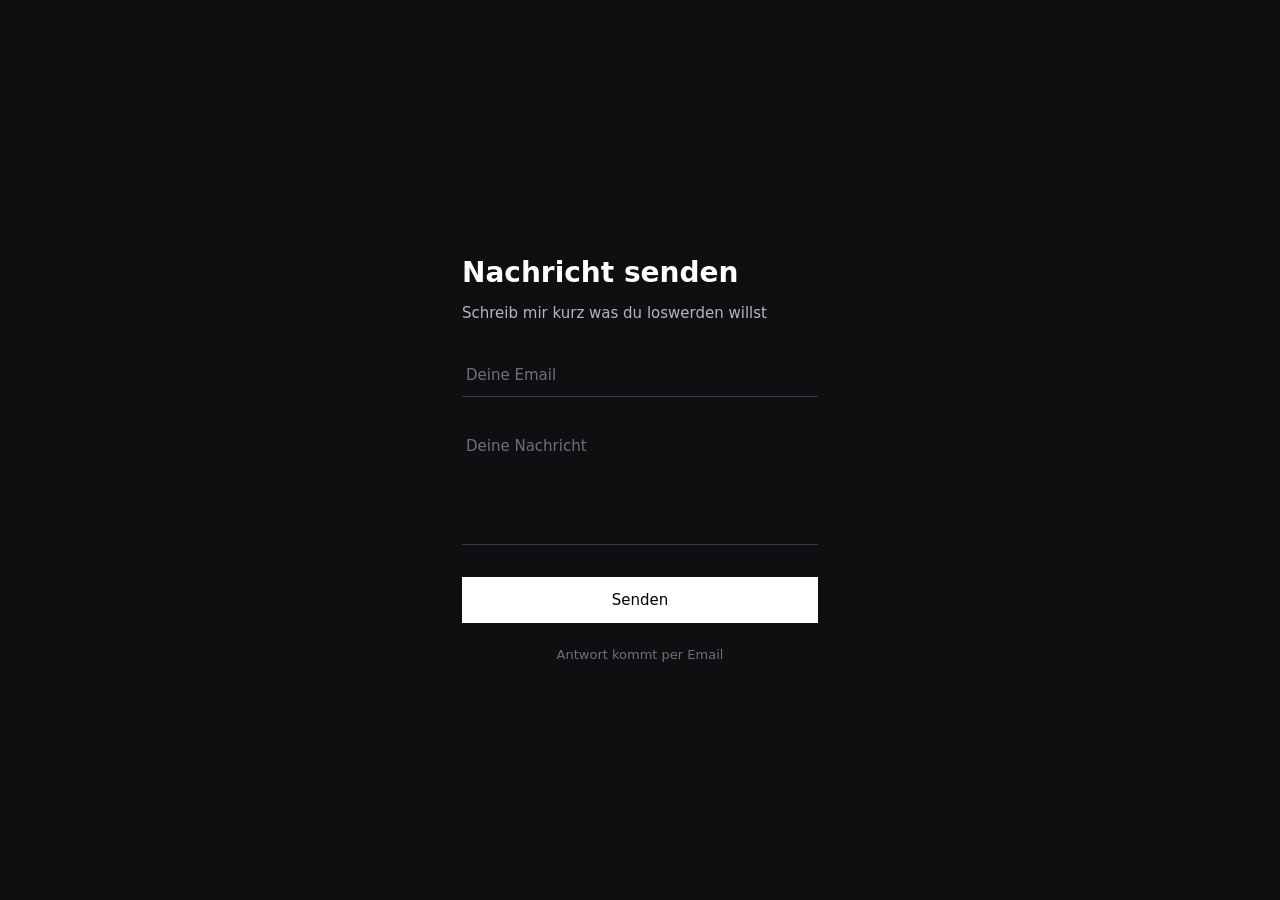
==== index.html @ 14b5a171 "Add files via upload" ====
<!DOCTYPE html>
<html lang="de">
<head>
  <meta charset="UTF-8">
  <title>Kontakt</title>
  <meta name="viewport" content="width=device-width, initial-scale=1">

  <style>
    * {
      box-sizing: border-box;
      font-family: system-ui, -apple-system, BlinkMacSystemFont, sans-serif;
    }

    body {
      margin: 0;
      min-height: 100vh;
      display: flex;
      justify-content: center;
      align-items: center;
      background: #0f0f12;
      color: #ffffff;
    }

    .wrapper {
      width: 100%;
      max-width: 420px;
      padding: 32px;
    }

    h1 {
      margin-bottom: 8px;
      font-size: 28px;
      font-weight: 600;
    }

    p {
      margin-bottom: 32px;
      color: #b5b5c0;
      font-size: 15px;
    }

    input,
    textarea {
      width: 100%;
      background: transparent;
      border: none;
      border-bottom: 1px solid #3a3a44;
      padding: 12px 4px;
      margin-bottom: 28px;
      color: white;
      font-size: 15px;
      outline: none;
    }

    input::placeholder,
    textarea::placeholder {
      color: #6f6f7a;
    }

    input:focus,
    textarea:focus {
      border-color: #ffffff;
    }

    textarea {
      resize: none;
      min-height: 120px;
    }

    button {
      width: 100%;
      padding: 14px;
      background: white;
      color: black;
      border: none;
      font-size: 15px;
      font-weight: 500;
      cursor: pointer;
      transition: opacity 0.2s ease;
    }

    button:hover {
      opacity: 0.85;
    }

    .footer {
      margin-top: 24px;
      text-align: center;
      font-size: 13px;
      color: #6f6f7a;
    }
  </style>
</head>

<body>

  <div class="wrapper">
    <h1>Nachricht senden</h1>
    <p>Schreib mir kurz was du loswerden willst</p>

    <form action="https://formspree.io/f/xdalooev" method="POST">

      <input
        type="email"
        name="email"
        placeholder="Deine Email"
        required
      >

      <textarea
        name="message"
        placeholder="Deine Nachricht"
        required
      ></textarea>

      <button type="submit">Senden</button>

    </form>

    <div class="footer">
      Antwort kommt per Email
    </div>
  </div>

</body>
</html>
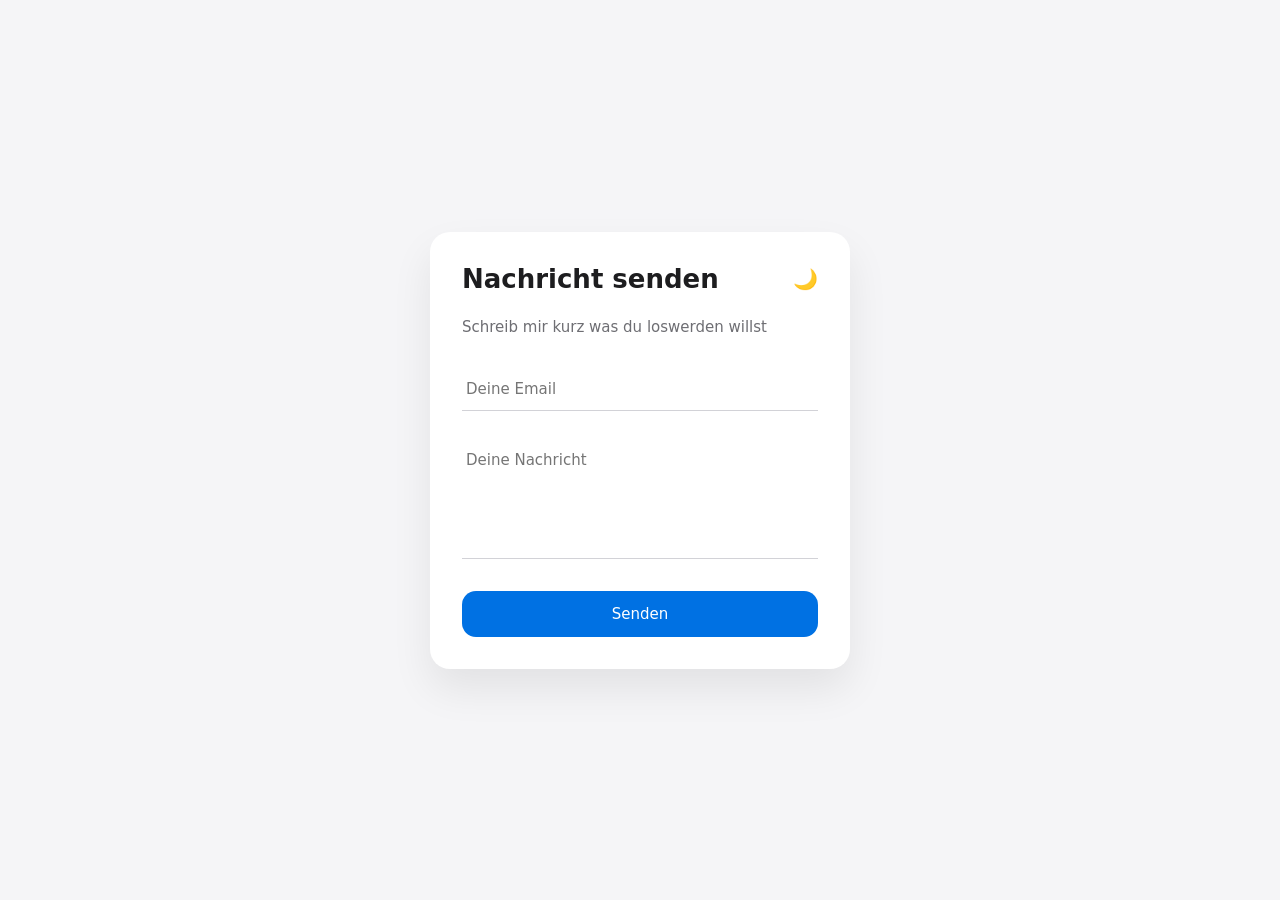
==== commit 4b9c4db0: "Update index.html" ====
--- a/index.html
+++ b/index.html
@@ -6,6 +6,24 @@
   <meta name="viewport" content="width=device-width, initial-scale=1">
 
   <style>
+    :root {
+      --bg: #f5f5f7;
+      --text: #1d1d1f;
+      --sub: #6e6e73;
+      --line: #d2d2d7;
+      --accent: #0071e3;
+      --card: #ffffff;
+    }
+
+    body.dark {
+      --bg: #0f0f12;
+      --text: #ffffff;
+      --sub: #a1a1aa;
+      --line: #2a2a2f;
+      --accent: #4ea1ff;
+      --card: #16161a;
+    }
+
     * {
       box-sizing: border-box;
       font-family: system-ui, -apple-system, BlinkMacSystemFont, sans-serif;
@@ -14,28 +32,47 @@
     body {
       margin: 0;
       min-height: 100vh;
+      background: var(--bg);
+      color: var(--text);
       display: flex;
       justify-content: center;
       align-items: center;
-      background: #0f0f12;
-      color: #ffffff;
+      transition: background 0.3s ease, color 0.3s ease;
     }
 
-    .wrapper {
+    .card {
       width: 100%;
       max-width: 420px;
+      background: var(--card);
       padding: 32px;
+      border-radius: 20px;
+      box-shadow: 0 20px 40px rgba(0,0,0,0.08);
+      transition: background 0.3s ease;
+    }
+
+    .top {
+      display: flex;
+      justify-content: space-between;
+      align-items: center;
+      margin-bottom: 24px;
     }
 
     h1 {
-      margin-bottom: 8px;
-      font-size: 28px;
+      font-size: 26px;
+      margin: 0;
       font-weight: 600;
     }
 
+    .toggle {
+      cursor: pointer;
+      font-size: 20px;
+      user-select: none;
+    }
+
     p {
+      margin-top: 8px;
       margin-bottom: 32px;
-      color: #b5b5c0;
+      color: var(--sub);
       font-size: 15px;
     }
 
@@ -44,22 +81,18 @@
       width: 100%;
       background: transparent;
       border: none;
-      border-bottom: 1px solid #3a3a44;
+      border-bottom: 1px solid var(--line);
       padding: 12px 4px;
       margin-bottom: 28px;
-      color: white;
       font-size: 15px;
+      color: var(--text);
       outline: none;
-    }
-
-    input::placeholder,
-    textarea::placeholder {
-      color: #6f6f7a;
+      transition: border-color 0.2s ease;
     }
 
     input:focus,
     textarea:focus {
-      border-color: #ffffff;
+      border-color: var(--accent);
     }
 
     textarea {
@@ -70,57 +103,87 @@
     button {
       width: 100%;
       padding: 14px;
-      background: white;
-      color: black;
+      background: var(--accent);
+      color: white;
       border: none;
+      border-radius: 14px;
       font-size: 15px;
       font-weight: 500;
       cursor: pointer;
-      transition: opacity 0.2s ease;
+      transition: transform 0.15s ease, box-shadow 0.15s ease, opacity 0.15s ease;
     }
 
     button:hover {
-      opacity: 0.85;
+      transform: translateY(-1px);
+      box-shadow: 0 10px 20px rgba(0,0,0,0.15);
     }
 
-    .footer {
-      margin-top: 24px;
+    button:active {
+      transform: translateY(0);
+      box-shadow: none;
+      opacity: 0.9;
+    }
+
+    .success {
+      display: none;
       text-align: center;
-      font-size: 13px;
-      color: #6f6f7a;
+      font-size: 16px;
+      color: var(--accent);
+      margin-top: 12px;
     }
   </style>
 </head>
 
-<body>
+<body class="light">
 
-  <div class="wrapper">
-    <h1>Nachricht senden</h1>
+  <div class="card">
+    <div class="top">
+      <h1>Nachricht senden</h1>
+      <div class="toggle" id="modeToggle">🌙</div>
+    </div>
+
     <p>Schreib mir kurz was du loswerden willst</p>
 
-    <form action="https://formspree.io/f/xdalooev" method="POST">
-
-      <input
-        type="email"
-        name="email"
-        placeholder="Deine Email"
-        required
-      >
-
-      <textarea
-        name="message"
-        placeholder="Deine Nachricht"
-        required
-      ></textarea>
-
+    <form id="contactForm">
+      <input type="email" name="email" placeholder="Deine Email" required>
+      <textarea name="message" placeholder="Deine Nachricht" required></textarea>
       <button type="submit">Senden</button>
-
     </form>
 
-    <div class="footer">
-      Antwort kommt per Email
+    <div class="success" id="successMsg">
+      Danke für deine Nachricht 😊
     </div>
   </div>
 
+  <script>
+    const toggle = document.getElementById("modeToggle");
+    const body = document.body;
+
+    toggle.onclick = () => {
+      body.classList.toggle("dark");
+      toggle.textContent = body.classList.contains("dark") ? "☀️" : "🌙";
+    };
+
+    const form = document.getElementById("contactForm");
+    const success = document.getElementById("successMsg");
+
+    form.addEventListener("submit", async (e) => {
+      e.preventDefault();
+
+      const data = new FormData(form);
+
+      const res = await fetch("https://formspree.io/f/xdalooev", {
+        method: "POST",
+        body: data,
+        headers: { "Accept": "application/json" }
+      });
+
+      if (res.ok) {
+        form.reset();
+        success.style.display = "block";
+      }
+    });
+  </script>
+
 </body>
 </html>
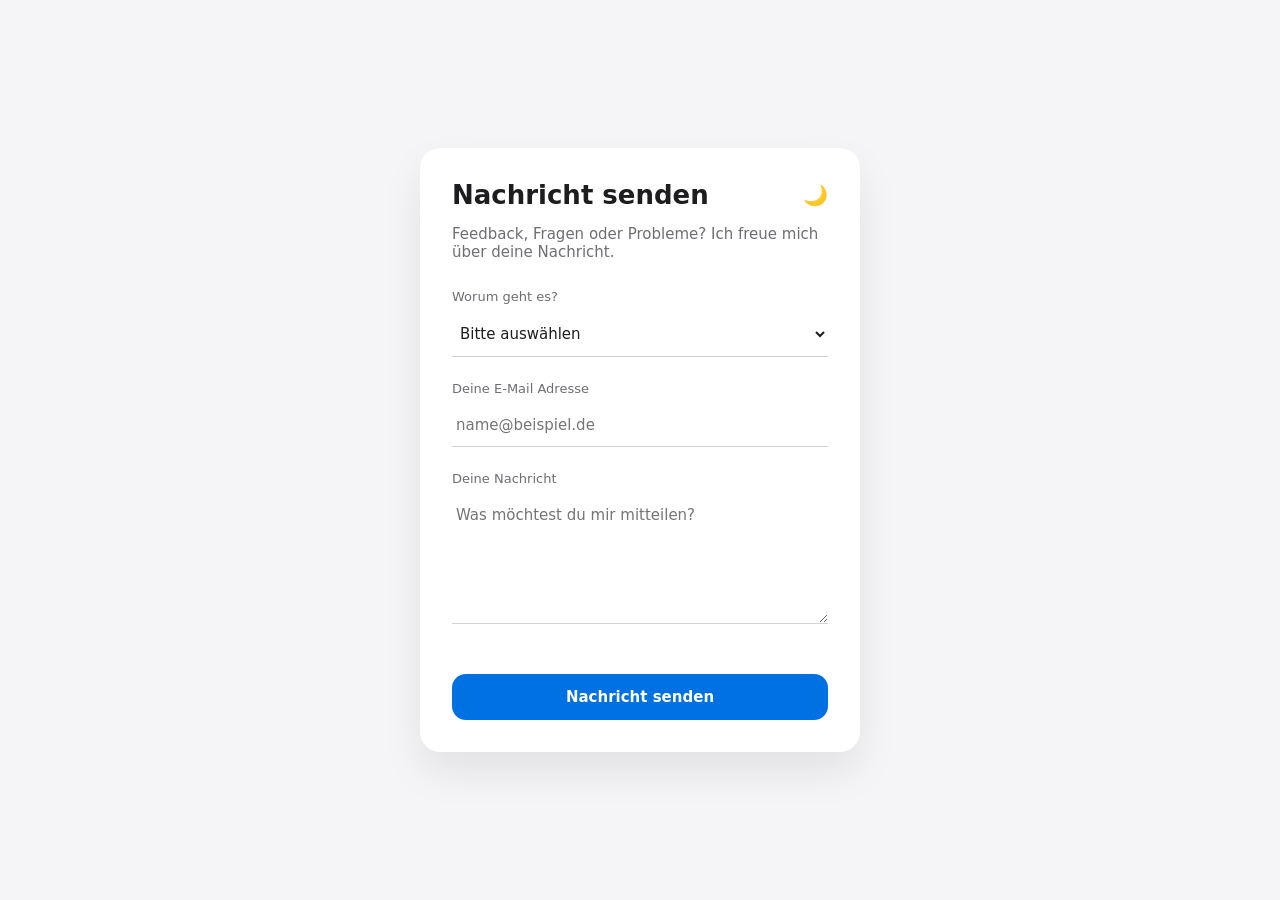
==== commit 88d741bc: "Update index.html" ====
--- a/index.html
+++ b/index.html
@@ -1,3 +1,4 @@
+
 <!DOCTYPE html>
 <html lang="de">
 <head>
@@ -26,78 +27,85 @@
 
     * {
       box-sizing: border-box;
-      font-family: system-ui, -apple-system, BlinkMacSystemFont, sans-serif;
+      font-family: system-ui, sans-serif;
     }
 
     body {
       margin: 0;
       min-height: 100vh;
+      padding: 20px;
       background: var(--bg);
       color: var(--text);
       display: flex;
       justify-content: center;
       align-items: center;
-      transition: background 0.3s ease, color 0.3s ease;
+      transition: 0.3s;
     }
 
     .card {
       width: 100%;
-      max-width: 420px;
+      max-width: 440px;
       background: var(--card);
       padding: 32px;
       border-radius: 20px;
       box-shadow: 0 20px 40px rgba(0,0,0,0.08);
-      transition: background 0.3s ease;
     }
 
     .top {
       display: flex;
       justify-content: space-between;
       align-items: center;
-      margin-bottom: 24px;
+      margin-bottom: 12px;
     }
 
     h1 {
+      margin: 0;
       font-size: 26px;
-      margin: 0;
       font-weight: 600;
     }
 
     .toggle {
       cursor: pointer;
       font-size: 20px;
-      user-select: none;
     }
 
     p {
-      margin-top: 8px;
-      margin-bottom: 32px;
       color: var(--sub);
       font-size: 15px;
-    }
-
-    input,
-    textarea {
+      margin-bottom: 28px;
+    }
+
+    label {
+      display: block;
+      font-size: 13px;
+      color: var(--sub);
+      margin-bottom: 8px;
+    }
+
+    input, textarea, select {
       width: 100%;
       background: transparent;
       border: none;
       border-bottom: 1px solid var(--line);
       padding: 12px 4px;
-      margin-bottom: 28px;
+      margin-bottom: 24px;
       font-size: 15px;
       color: var(--text);
       outline: none;
-      transition: border-color 0.2s ease;
-    }
-
-    input:focus,
-    textarea:focus {
+    }
+
+    select option {
+      background: var(--card);
+      color: var(--text);
+    }
+
+    input:focus, textarea:focus, select:focus {
       border-color: var(--accent);
     }
 
     textarea {
-      resize: none;
-      min-height: 120px;
+      resize: vertical;
+      min-height: 130px;
     }
 
     button {
@@ -108,79 +116,196 @@
       border: none;
       border-radius: 14px;
       font-size: 15px;
-      font-weight: 500;
+      font-weight: 600;
       cursor: pointer;
-      transition: transform 0.15s ease, box-shadow 0.15s ease, opacity 0.15s ease;
+      transition: 0.2s;
     }
 
     button:hover {
+      opacity: 0.9;
       transform: translateY(-1px);
-      box-shadow: 0 10px 20px rgba(0,0,0,0.15);
-    }
-
-    button:active {
-      transform: translateY(0);
-      box-shadow: none;
-      opacity: 0.9;
+    }
+
+    button:disabled {
+      opacity: 0.6;
+      cursor: wait;
+      transform: none;
+    }
+
+    .captcha {
+      margin-bottom: 22px;
+      overflow: hidden;
+    }
+
+    .msg {
+      text-align: center;
+      margin-top: 18px;
+      font-size: 14px;
+      display: none;
     }
 
     .success {
-      display: none;
-      text-align: center;
-      font-size: 16px;
-      color: var(--accent);
-      margin-top: 12px;
+      color: #16a34a;
+    }
+
+    .error {
+      color: #ff3b30;
+    }
+
+    /* Verstecktes Bot Feld */
+    .honeypot {
+      position: absolute;
+      left: -9999px;
     }
   </style>
+
+  <script src="https://js.hcaptcha.com/1/api.js" async defer></script>
 </head>
 
-<body class="light">
+<body>
 
   <div class="card">
+
     <div class="top">
       <h1>Nachricht senden</h1>
-      <div class="toggle" id="modeToggle">🌙</div>
+      <div class="toggle" id="toggle">🌙</div>
     </div>
 
-    <p>Schreib mir kurz was du loswerden willst</p>
-
-    <form id="contactForm">
-      <input type="email" name="email" placeholder="Deine Email" required>
-      <textarea name="message" placeholder="Deine Nachricht" required></textarea>
-      <button type="submit">Senden</button>
+    <p>
+      Feedback, Fragen oder Probleme?
+      Ich freue mich über deine Nachricht.
+    </p>
+
+    <form id="form"
+      action="https://formspree.io/f/xdalooev"
+      method="POST">
+
+      <label for="type">Worum geht es?</label>
+
+      <select name="Kategorie" id="type" required>
+        <option value="" disabled selected>Bitte auswählen</option>
+        <option value="Feedback">Feedback</option>
+        <option value="Fehler melden">Fehler melden</option>
+        <option value="Verbesserungsvorschlag">Verbesserungsvorschlag</option>
+        <option value="Kontakt">Kontakt</option>
+        <option value="Sonstiges">Sonstiges</option>
+      </select>
+
+      <label for="email">Deine E-Mail Adresse</label>
+
+      <input
+        type="email"
+        name="email"
+        id="email"
+        placeholder="name@beispiel.de"
+        required
+      >
+
+      <label for="message">Deine Nachricht</label>
+
+      <textarea
+        name="message"
+        id="message"
+        placeholder="Was möchtest du mir mitteilen?"
+        minlength="5"
+        maxlength="3000"
+        required
+      ></textarea>
+
+      <!-- Honeypot gegen Bots -->
+      <div class="honeypot" aria-hidden="true">
+        <label for="website">Website</label>
+        <input
+          type="text"
+          name="_gotcha"
+          id="website"
+          tabindex="-1"
+          autocomplete="off"
+        >
+      </div>
+
+      <!-- hCaptcha -->
+      <div class="captcha">
+        <div class="h-captcha"
+          data-sitekey="69c09eba-c6b4-4c8c-8e6a-ca2cac36b67a">
+        </div>
+      </div>
+
+      <button type="submit" id="btn">Nachricht senden</button>
+
     </form>
 
-    <div class="success" id="successMsg">
-      Danke für deine Nachricht 😊
+    <div class="msg success" id="success">
+      Danke! Deine Nachricht wurde erfolgreich gesendet.
     </div>
+
+    <div class="msg error" id="error">
+      Das Senden ist fehlgeschlagen. Bitte versuche es erneut.
+    </div>
+
   </div>
 
   <script>
-    const toggle = document.getElementById("modeToggle");
     const body = document.body;
-
+    const toggle = document.getElementById("toggle");
+    const form = document.getElementById("form");
+    const btn = document.getElementById("btn");
+    const success = document.getElementById("success");
+    const error = document.getElementById("error");
+
+    // Dark Mode
     toggle.onclick = () => {
       body.classList.toggle("dark");
-      toggle.textContent = body.classList.contains("dark") ? "☀️" : "🌙";
+
+      toggle.textContent =
+        body.classList.contains("dark") ? "☀️" : "🌙";
     };
 
-    const form = document.getElementById("contactForm");
-    const success = document.getElementById("successMsg");
-
+    // Formular absenden
     form.addEventListener("submit", async (e) => {
       e.preventDefault();
 
-      const data = new FormData(form);
-
-      const res = await fetch("https://formspree.io/f/xdalooev", {
-        method: "POST",
-        body: data,
-        headers: { "Accept": "application/json" }
-      });
-
-      if (res.ok) {
+      success.style.display = "none";
+      error.style.display = "none";
+
+      // Honeypot Kontrolle
+      if (document.getElementById("website").value !== "") {
+        return;
+      }
+
+      // CAPTCHA Kontrolle
+      if (!hcaptcha.getResponse()) {
+        alert("Bitte bestätige das CAPTCHA.");
+        return;
+      }
+
+      btn.disabled = true;
+      btn.textContent = "Wird gesendet ...";
+
+      try {
+        const response = await fetch(form.action, {
+          method: "POST",
+          body: new FormData(form),
+          headers: {
+            "Accept": "application/json"
+          }
+        });
+
+        if (!response.ok) {
+          throw new Error("Senden fehlgeschlagen");
+        }
+
+        success.style.display = "block";
         form.reset();
-        success.style.display = "block";
+        hcaptcha.reset();
+
+      } catch (err) {
+        error.style.display = "block";
+        hcaptcha.reset();
+
+      } finally {
+        btn.disabled = false;
+        btn.textContent = "Nachricht senden";
       }
     });
   </script>
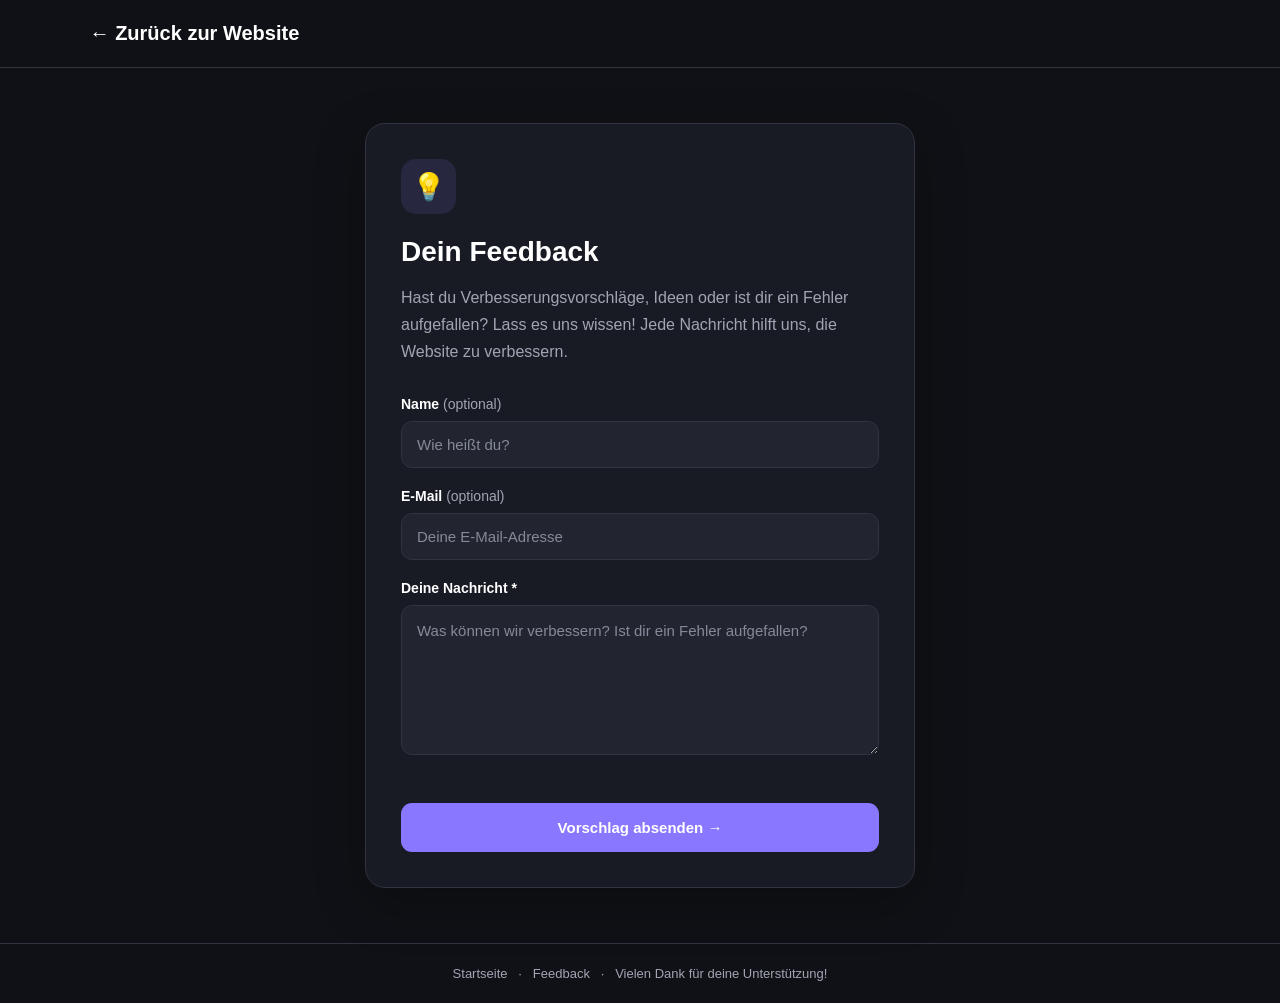
==== commit 237053a1: "Update index.html" ====
--- a/index.html
+++ b/index.html
@@ -3,310 +3,400 @@
 <html lang="de">
 <head>
   <meta charset="UTF-8">
-  <title>Kontakt</title>
-  <meta name="viewport" content="width=device-width, initial-scale=1">
+  <meta name="viewport" content="width=device-width, initial-scale=1.0">
+
+  <title>Feedback | Meine Website</title>
+  <meta name="description" content="Sende uns deine Verbesserungsvorschläge und dein Feedback.">
 
   <style>
     :root {
-      --bg: #f5f5f7;
-      --text: #1d1d1f;
-      --sub: #6e6e73;
-      --line: #d2d2d7;
-      --accent: #0071e3;
-      --card: #ffffff;
-    }
-
-    body.dark {
-      --bg: #0f0f12;
+      --background: #101116;
+      --surface: #191b24;
+      --surface2: #222530;
       --text: #ffffff;
-      --sub: #a1a1aa;
-      --line: #2a2a2f;
-      --accent: #4ea1ff;
-      --card: #16161a;
+      --muted: #a1a5b3;
+      --accent: #8977ff;
+      --border: #303340;
     }
 
     * {
       box-sizing: border-box;
-      font-family: system-ui, sans-serif;
     }
 
     body {
       margin: 0;
       min-height: 100vh;
-      padding: 20px;
-      background: var(--bg);
+      background: var(--background);
       color: var(--text);
+      font-family: Arial, sans-serif;
+      display: flex;
+      flex-direction: column;
+    }
+
+    header {
+      padding: 22px 7%;
+      border-bottom: 1px solid var(--border);
+    }
+
+    header a {
+      color: white;
+      text-decoration: none;
+      font-size: 20px;
+      font-weight: bold;
+    }
+
+    main {
+      flex: 1;
       display: flex;
       justify-content: center;
       align-items: center;
-      transition: 0.3s;
-    }
-
-    .card {
+      padding: 55px 18px;
+    }
+
+    .feedback-card {
       width: 100%;
-      max-width: 440px;
-      background: var(--card);
-      padding: 32px;
+      max-width: 550px;
+      padding: 35px;
+      background: var(--surface);
+      border: 1px solid var(--border);
       border-radius: 20px;
-      box-shadow: 0 20px 40px rgba(0,0,0,0.08);
-    }
-
-    .top {
-      display: flex;
-      justify-content: space-between;
-      align-items: center;
-      margin-bottom: 12px;
+      box-shadow: 0 15px 50px #0004;
+    }
+
+    .icon {
+      width: 55px;
+      height: 55px;
+      display: grid;
+      place-items: center;
+      background: #8977ff20;
+      border-radius: 15px;
+      font-size: 27px;
+      margin-bottom: 22px;
     }
 
     h1 {
-      margin: 0;
-      font-size: 26px;
-      font-weight: 600;
-    }
-
-    .toggle {
-      cursor: pointer;
-      font-size: 20px;
-    }
-
-    p {
-      color: var(--sub);
-      font-size: 15px;
-      margin-bottom: 28px;
+      font-size: 28px;
+      margin: 0 0 12px;
+    }
+
+    .description {
+      color: var(--muted);
+      line-height: 1.7;
+      margin-bottom: 30px;
+    }
+
+    .field {
+      margin-bottom: 20px;
     }
 
     label {
       display: block;
-      font-size: 13px;
-      color: var(--sub);
-      margin-bottom: 8px;
-    }
-
-    input, textarea, select {
+      font-size: 14px;
+      font-weight: bold;
+      margin-bottom: 9px;
+    }
+
+    .optional {
+      color: var(--muted);
+      font-weight: normal;
+    }
+
+    input,
+    textarea {
       width: 100%;
-      background: transparent;
-      border: none;
-      border-bottom: 1px solid var(--line);
-      padding: 12px 4px;
-      margin-bottom: 24px;
+      padding: 14px 15px;
+      border: 1px solid var(--border);
+      border-radius: 11px;
+      background: var(--surface2);
+      color: white;
       font-size: 15px;
-      color: var(--text);
+      font-family: inherit;
       outline: none;
-    }
-
-    select option {
-      background: var(--card);
-      color: var(--text);
-    }
-
-    input:focus, textarea:focus, select:focus {
+      transition: border .2s;
+    }
+
+    input:focus,
+    textarea:focus {
       border-color: var(--accent);
     }
 
+    input::placeholder,
+    textarea::placeholder {
+      color: #858a99;
+    }
+
     textarea {
+      min-height: 150px;
       resize: vertical;
-      min-height: 130px;
+      line-height: 1.5;
+    }
+
+    .captcha-container {
+      margin: 22px 0;
+      overflow-x: auto;
     }
 
     button {
       width: 100%;
-      padding: 14px;
+      padding: 16px;
       background: var(--accent);
+      border: none;
+      border-radius: 11px;
       color: white;
-      border: none;
-      border-radius: 14px;
       font-size: 15px;
-      font-weight: 600;
+      font-weight: bold;
       cursor: pointer;
-      transition: 0.2s;
+      transition: .2s;
     }
 
     button:hover {
-      opacity: 0.9;
+      filter: brightness(1.12);
       transform: translateY(-1px);
     }
 
     button:disabled {
-      opacity: 0.6;
+      opacity: .6;
       cursor: wait;
       transform: none;
     }
 
-    .captcha {
-      margin-bottom: 22px;
-      overflow: hidden;
-    }
-
-    .msg {
+    #status {
+      display: none;
+      padding: 15px;
+      margin-top: 20px;
+      border-radius: 10px;
+      font-size: 14px;
+      line-height: 1.6;
+    }
+
+    #status.success {
+      display: block;
+      background: #153d2a;
+      color: #a5efc1;
+    }
+
+    #status.error {
+      display: block;
+      background: #482326;
+      color: #ffb5b5;
+    }
+
+    footer {
+      padding: 22px;
       text-align: center;
-      margin-top: 18px;
-      font-size: 14px;
-      display: none;
-    }
-
-    .success {
-      color: #16a34a;
-    }
-
-    .error {
-      color: #ff3b30;
-    }
-
-    /* Verstecktes Bot Feld */
-    .honeypot {
-      position: absolute;
-      left: -9999px;
+      color: var(--muted);
+      font-size: 13px;
+      border-top: 1px solid var(--border);
+    }
+
+    footer a {
+      color: var(--muted);
+      text-decoration: none;
+    }
+
+    footer a:hover {
+      color: white;
+    }
+
+    @media (max-width: 600px) {
+      main {
+        padding: 30px 15px;
+      }
+
+      .feedback-card {
+        padding: 25px 20px;
+      }
+
+      h1 {
+        font-size: 24px;
+      }
     }
   </style>
-
-  <script src="https://js.hcaptcha.com/1/api.js" async defer></script>
 </head>
 
 <body>
 
-  <div class="card">
-
-    <div class="top">
-      <h1>Nachricht senden</h1>
-      <div class="toggle" id="toggle">🌙</div>
-    </div>
-
-    <p>
-      Feedback, Fragen oder Probleme?
-      Ich freue mich über deine Nachricht.
-    </p>
-
-    <form id="form"
-      action="https://formspree.io/f/xdalooev"
-      method="POST">
-
-      <label for="type">Worum geht es?</label>
-
-      <select name="Kategorie" id="type" required>
-        <option value="" disabled selected>Bitte auswählen</option>
-        <option value="Feedback">Feedback</option>
-        <option value="Fehler melden">Fehler melden</option>
-        <option value="Verbesserungsvorschlag">Verbesserungsvorschlag</option>
-        <option value="Kontakt">Kontakt</option>
-        <option value="Sonstiges">Sonstiges</option>
-      </select>
-
-      <label for="email">Deine E-Mail Adresse</label>
-
-      <input
-        type="email"
-        name="email"
-        id="email"
-        placeholder="name@beispiel.de"
-        required
-      >
-
-      <label for="message">Deine Nachricht</label>
-
-      <textarea
-        name="message"
-        id="message"
-        placeholder="Was möchtest du mir mitteilen?"
-        minlength="5"
-        maxlength="3000"
-        required
-      ></textarea>
-
-      <!-- Honeypot gegen Bots -->
-      <div class="honeypot" aria-hidden="true">
-        <label for="website">Website</label>
+  <header>
+    <a href="index.html">← Zurück zur Website</a>
+  </header>
+
+  <main>
+
+    <section class="feedback-card">
+
+      <div class="icon">💡</div>
+
+      <h1>Dein Feedback</h1>
+
+      <p class="description">
+        Hast du Verbesserungsvorschläge, Ideen oder ist dir
+        ein Fehler aufgefallen? Lass es uns wissen!
+        Jede Nachricht hilft uns, die Website zu verbessern.
+      </p>
+
+      <form id="feedbackForm">
+
+        <!-- Web3Forms -->
         <input
-          type="text"
-          name="_gotcha"
-          id="website"
+          type="hidden"
+          name="access_key"
+          value="b4cd7dd2-e76c-4ca8-9dd8-c75a3c2ed893"
+        >
+
+        <input
+          type="hidden"
+          name="subject"
+          value="Neues Feedback von der Website"
+        >
+
+        <input
+          type="hidden"
+          name="from_name"
+          value="Website Feedback"
+        >
+
+        <!-- Honeypot -->
+        <input
+          type="checkbox"
+          name="botcheck"
+          style="display:none"
           tabindex="-1"
           autocomplete="off"
         >
-      </div>
-
-      <!-- hCaptcha -->
-      <div class="captcha">
-        <div class="h-captcha"
-          data-sitekey="69c09eba-c6b4-4c8c-8e6a-ca2cac36b67a">
+
+        <div class="field">
+          <label for="name">
+            Name <span class="optional">(optional)</span>
+          </label>
+
+          <input
+            type="text"
+            id="name"
+            name="name"
+            placeholder="Wie heißt du?"
+            maxlength="80"
+          >
         </div>
-      </div>
-
-      <button type="submit" id="btn">Nachricht senden</button>
-
-    </form>
-
-    <div class="msg success" id="success">
-      Danke! Deine Nachricht wurde erfolgreich gesendet.
-    </div>
-
-    <div class="msg error" id="error">
-      Das Senden ist fehlgeschlagen. Bitte versuche es erneut.
-    </div>
-
-  </div>
+
+        <div class="field">
+          <label for="email">
+            E-Mail <span class="optional">(optional)</span>
+          </label>
+
+          <input
+            type="email"
+            id="email"
+            name="email"
+            placeholder="Deine E-Mail-Adresse"
+            maxlength="254"
+          >
+        </div>
+
+        <div class="field">
+          <label for="message">Deine Nachricht *</label>
+
+          <textarea
+            id="message"
+            name="message"
+            placeholder="Was können wir verbessern? Ist dir ein Fehler aufgefallen?"
+            required
+            minlength="5"
+            maxlength="3000"
+          ></textarea>
+        </div>
+
+        <!-- hCaptcha -->
+        <div class="captcha-container">
+          <div
+            class="h-captcha"
+            data-captcha="true"
+            data-lang="de"
+          ></div>
+        </div>
+
+        <button type="submit" id="submitButton">
+          Vorschlag absenden →
+        </button>
+
+        <div id="status" role="status" aria-live="polite"></div>
+
+      </form>
+
+    </section>
+
+  </main>
+
+  <footer>
+    <a href="index.html">Startseite</a>
+    &nbsp; · &nbsp;
+    Feedback
+    &nbsp; · &nbsp;
+    Vielen Dank für deine Unterstützung!
+  </footer>
+
+  <!-- Web3Forms hCaptcha Script -->
+  <script src="https://web3forms.com/client/script.js" async defer></script>
 
   <script>
-    const body = document.body;
-    const toggle = document.getElementById("toggle");
-    const form = document.getElementById("form");
-    const btn = document.getElementById("btn");
-    const success = document.getElementById("success");
-    const error = document.getElementById("error");
-
-    // Dark Mode
-    toggle.onclick = () => {
-      body.classList.toggle("dark");
-
-      toggle.textContent =
-        body.classList.contains("dark") ? "☀️" : "🌙";
-    };
-
-    // Formular absenden
-    form.addEventListener("submit", async (e) => {
-      e.preventDefault();
-
-      success.style.display = "none";
-      error.style.display = "none";
-
-      // Honeypot Kontrolle
-      if (document.getElementById("website").value !== "") {
-        return;
+    const form = document.getElementById("feedbackForm");
+    const button = document.getElementById("submitButton");
+    const status = document.getElementById("status");
+
+    form.addEventListener("submit", async function(event) {
+
+      event.preventDefault();
+
+      status.className = "";
+      status.style.display = "none";
+
+      button.disabled = true;
+      button.textContent = "Wird gesendet ...";
+
+      try {
+
+        const formData = new FormData(form);
+
+        const response = await fetch(
+          "https://api.web3forms.com/submit",
+          {
+            method: "POST",
+            body: formData
+          }
+        );
+
+        const result = await response.json();
+
+        if (!response.ok || !result.success) {
+          throw new Error(
+            result.message || "Nachricht konnte nicht gesendet werden."
+          );
+        }
+
+        form.reset();
+
+        if (window.hcaptcha) {
+          window.hcaptcha.reset();
+        }
+
+        status.textContent =
+          "✓ Vielen Dank für dein Feedback! Deine Nachricht wurde erfolgreich übermittelt.";
+
+        status.className = "success";
+
+      } catch (error) {
+
+        status.textContent =
+          "Leider ist ein Fehler aufgetreten. Bitte überprüfe das CAPTCHA und versuche es erneut.";
+
+        status.className = "error";
+
+      } finally {
+
+        button.disabled = false;
+        button.innerHTML = "Vorschlag absenden →";
+
       }
 
-      // CAPTCHA Kontrolle
-      if (!hcaptcha.getResponse()) {
-        alert("Bitte bestätige das CAPTCHA.");
-        return;
-      }
-
-      btn.disabled = true;
-      btn.textContent = "Wird gesendet ...";
-
-      try {
-        const response = await fetch(form.action, {
-          method: "POST",
-          body: new FormData(form),
-          headers: {
-            "Accept": "application/json"
-          }
-        });
-
-        if (!response.ok) {
-          throw new Error("Senden fehlgeschlagen");
-        }
-
-        success.style.display = "block";
-        form.reset();
-        hcaptcha.reset();
-
-      } catch (err) {
-        error.style.display = "block";
-        hcaptcha.reset();
-
-      } finally {
-        btn.disabled = false;
-        btn.textContent = "Nachricht senden";
-      }
     });
   </script>
 
